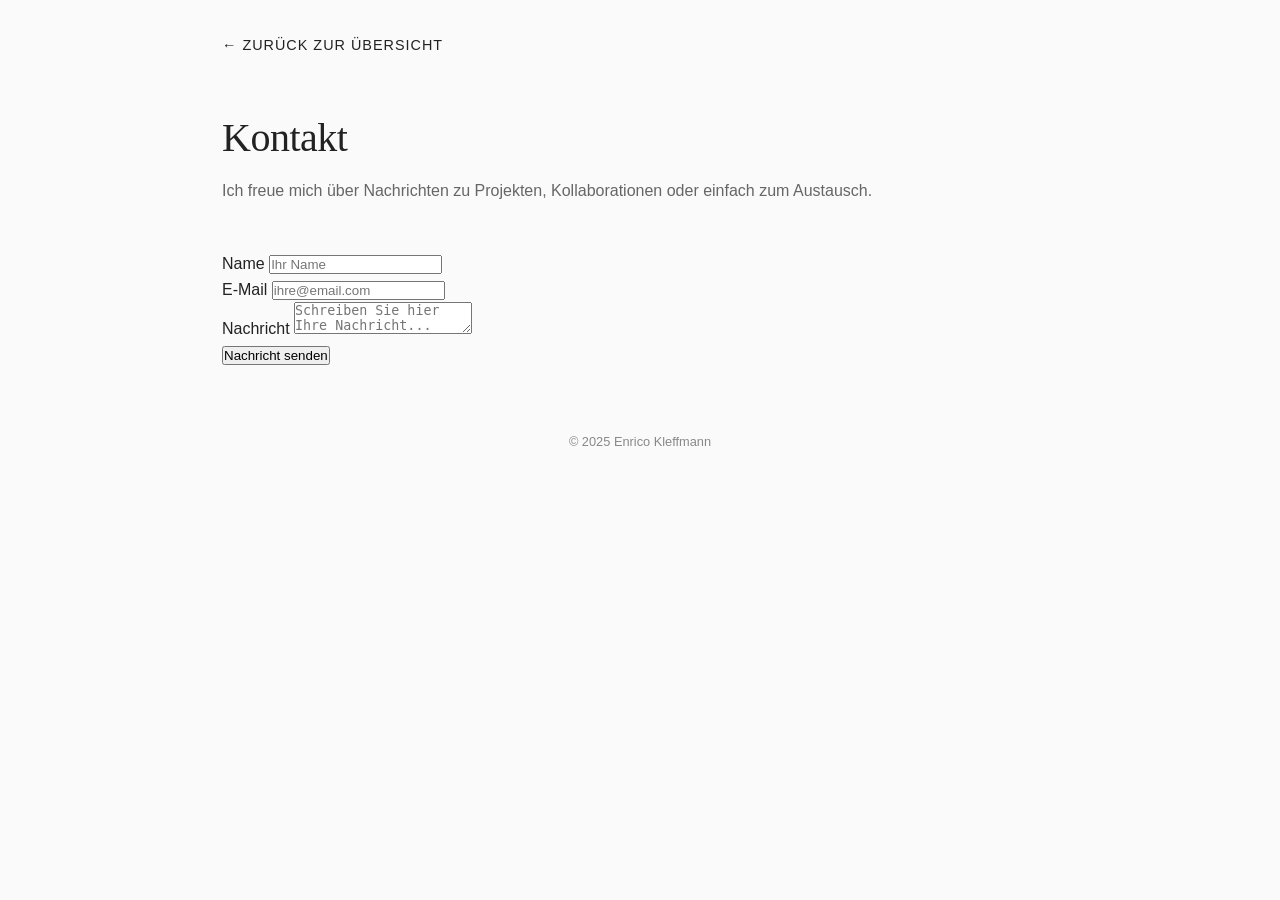
==== contact.html @ ffb3acd9 "Rename contact to contact.html" ====
<!DOCTYPE html>
<html lang="de">
<head>
    <meta charset="UTF-8">
    <meta name="viewport" content="width=device-width, initial-scale=1.0">
    <title>Kontakt - Enrico Kleffmann</title>
    <link rel="stylesheet" href="style.css">
    
    <meta name="description" content="Kontaktieren Sie Enrico Kleffmann.">
</head>
<body>

    <nav>
        <a href="index.html">← Zurück zur Übersicht</a>
    </nav>

    <header>
        <h1>Kontakt</h1>
        <p style="color: #666; margin-bottom: 3rem;">
            Ich freue mich über Nachrichten zu Projekten, Kollaborationen oder einfach zum Austausch.
        </p>
    </header>

    <main class="contact-container">
        <form action="https://formsubmit.co/business.enrico.kleffmann@gmail.com" method="POST">
            
            <input type="text" name="_honey" style="display:none">
            
            <input type="hidden" name="_captcha" value="false">
            
            <input type="hidden" name="_next" value="https://Equero3008.github.io/contact.html">

            <div class="form-group">
                <label for="name">Name</label>
                <input type="text" id="name" name="name" required placeholder="Ihr Name">
            </div>

            <div class="form-group">
                <label for="email">E-Mail</label>
                <input type="email" id="email" name="email" required placeholder="ihre@email.com">
            </div>

            <div class="form-group">
                <label for="message">Nachricht</label>
                <textarea id="message" name="message" required placeholder="Schreiben Sie hier Ihre Nachricht..."></textarea>
            </div>

            <button type="submit">Nachricht senden</button>
        </form>
    </main>

    <footer style="margin-top: 4rem; font-size: 0.8rem; color: #888; text-align: center;">
        <p>&copy; 2025 Enrico Kleffmann</p>
    </footer>

</body>
</html>
---- style.css ----
/* style.css */
:root {
    --bg-color: #fafafa;      /* Sehr helles Grau */
    --text-color: #222222;    /* Fast Schwarz */
    --accent-color: #666666;  /* Dunkelgrau für Metadaten */
    --border-color: #dddddd;  /* Leichte Linien */
    --font-main: 'Helvetica Neue', Helvetica, Arial, sans-serif;
    --font-serif: 'Georgia', serif; /* Für Überschriften */
}

* {
    box-sizing: border-box;
    margin: 0;
    padding: 0;
}

body {
    background-color: var(--bg-color);
    color: var(--text-color);
    font-family: var(--font-main);
    line-height: 1.6;
    padding: 2rem;
    max-width: 900px;
    margin: 0 auto;
}

/* Typografie */
h1, h2, h3 {
    font-family: var(--font-serif);
    font-weight: normal;
    color: var(--text-color);
}

h1 {
    font-size: 2.5rem;
    margin-bottom: 0.5rem;
    letter-spacing: -0.5px;
}

h2 {
    font-size: 1.5rem;
    margin-top: 3rem;
    margin-bottom: 1.5rem;
    border-bottom: 1px solid var(--text-color);
    padding-bottom: 0.5rem;
}

a {
    color: var(--text-color);
    text-decoration: none;
    border-bottom: 1px solid var(--text-color);
    transition: all 0.2s ease;
}

a:hover {
    color: var(--bg-color);
    background-color: var(--text-color);
}

/* Navigation (Zurück-Button auf Unterseiten) */
nav {
    margin-bottom: 3rem;
}
nav a {
    font-size: 0.9rem;
    text-transform: uppercase;
    letter-spacing: 1px;
    border-bottom: none;
}

/* Intro Page Styles */
.intro-container {
    height: 80vh;
    display: flex;
    flex-direction: column;
    justify-content: center;
    align-items: center;
    text-align: center;
}

.intro-text {
    font-size: 1.2rem;
    color: var(--accent-color);
    max-width: 600px;
    margin-bottom: 3rem;
}

.button-group {
    display: flex;
    gap: 2rem;
}

.btn {
    padding: 1rem 2rem;
    border: 1px solid var(--text-color);
    font-family: var(--font-main);
    text-transform: uppercase;
    letter-spacing: 1px;
    font-size: 0.9rem;
}

/* CV Layout */
.cv-header {
    margin-bottom: 4rem;
}
.cv-sub {
    color: var(--accent-color);
}

.cv-entry {
    display: grid;
    grid-template-columns: 180px 1fr; /* Datum links, Inhalt rechts */
    margin-bottom: 2rem;
    gap: 2rem;
}

.cv-date {
    font-family: 'Courier New', monospace;
    font-size: 0.9rem;
    color: var(--accent-color);
    text-align: right;
}

.cv-content h3 {
    font-size: 1.1rem;
    font-weight: bold;
    font-family: var(--font-main);
    margin-bottom: 0.2rem;
}

.cv-company {
    font-style: italic;
    color: var(--accent-color);
    margin-bottom: 0.5rem;
    display: block;
}

/* Skills Section */
.skills-grid {
    display: grid;
    grid-template-columns: repeat(auto-fit, minmax(250px, 1fr));
    gap: 2rem;
}
.skill-category strong {
    display: block;
    margin-bottom: 0.5rem;
    border-bottom: 1px solid var(--border-color);
}

/* Projects Grid */
.project-grid {
    display: grid;
    grid-template-columns: 1fr;
    gap: 3rem;
}
.project-card {
    border: 1px solid var(--border-color);
    padding: 2rem;
    transition: transform 0.2s ease;
}
.project-card:hover {
    transform: translateY(-5px);
    border-color: var(--text-color);
}

/* Mobile Optimierung */
@media (max-width: 600px) {
    .cv-entry {
        grid-template-columns: 1fr;
        gap: 0.5rem;
    }
    .cv-date {
        text-align: left;
    }
    .button-group {
        flex-direction: column;
    }
}
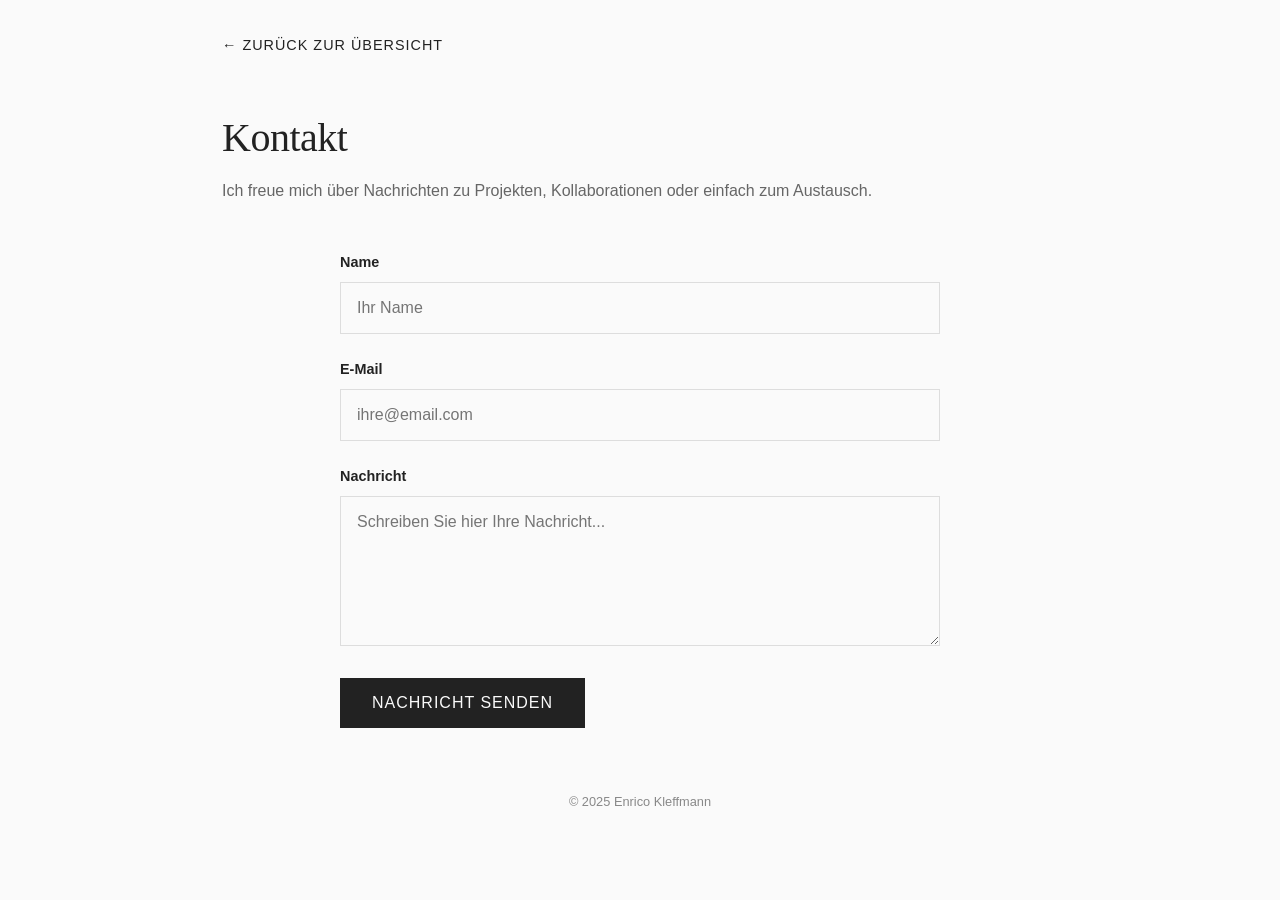
==== commit c0c4ce31: "Update contact.html" ====
--- a/contact.html
+++ b/contact.html
@@ -1,6 +1,9 @@
 <!DOCTYPE html>
 <html lang="de">
 <head>
+    <meta name="description" content="Portfolio und Lebenslauf von Enrico Kleffmann. Physik-Student an der TUM, Entwickler und Maker aus Bochum/München.">
+    <meta name="author" content="Enrico Kleffmann">
+    <meta name="keywords" content="Enrico Kleffmann, Physik, TUM, Student, Lebenslauf, Portfolio, Embedded Systems, Bochum, München">
     <meta charset="UTF-8">
     <meta name="viewport" content="width=device-width, initial-scale=1.0">
     <title>Kontakt - Enrico Kleffmann</title>
--- a/style.css
+++ b/style.css
@@ -163,6 +163,59 @@
     border-color: var(--text-color);
 }
 
+/* Kontaktformular Styles */
+.contact-container {
+    max-width: 600px;
+    margin: 0 auto;
+}
+
+.form-group {
+    margin-bottom: 1.5rem;
+}
+
+label {
+    display: block;
+    margin-bottom: 0.5rem;
+    font-weight: bold;
+    font-size: 0.9rem;
+}
+
+input, textarea {
+    width: 100%;
+    padding: 1rem;
+    border: 1px solid var(--border-color);
+    background-color: var(--bg-color);
+    color: var(--text-color);
+    font-family: var(--font-main);
+    font-size: 1rem;
+    transition: border-color 0.2s;
+}
+
+input:focus, textarea:focus {
+    outline: none;
+    border-color: var(--text-color);
+}
+
+textarea {
+    resize: vertical;
+    min-height: 150px;
+}
+
+button[type="submit"] {
+    background-color: var(--text-color);
+    color: var(--bg-color);
+    border: none;
+    padding: 1rem 2rem;
+    font-size: 1rem;
+    cursor: pointer;
+    text-transform: uppercase;
+    letter-spacing: 1px;
+    transition: opacity 0.2s;
+}
+
+button[type="submit"]:hover {
+    opacity: 0.8;
+}
 /* Mobile Optimierung */
 @media (max-width: 600px) {
     .cv-entry {
@@ -175,4 +228,5 @@
     .button-group {
         flex-direction: column;
     }
-}+
+}
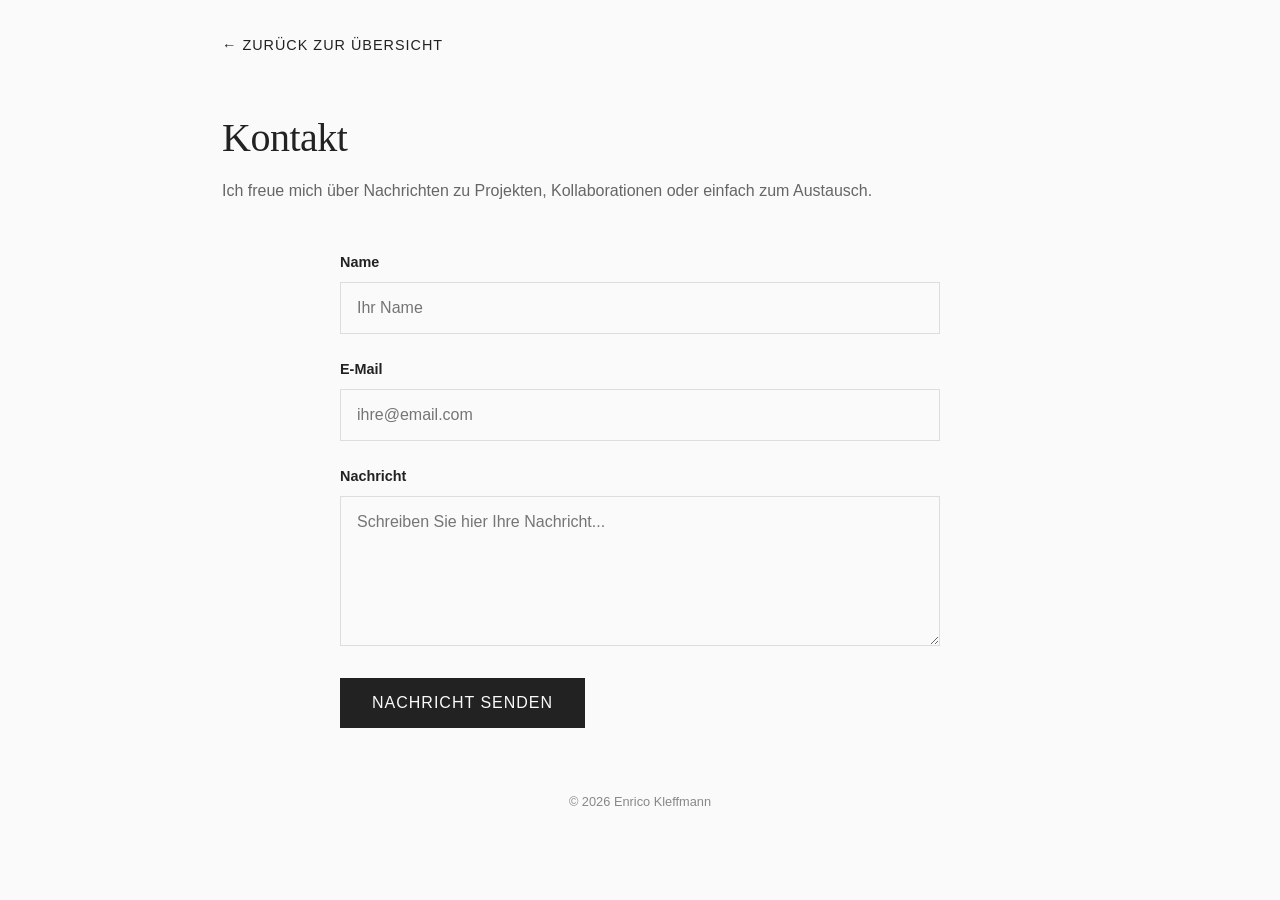
==== commit ed275379: "update" ====
--- a/contact.html
+++ b/contact.html
@@ -7,6 +7,7 @@
     <meta charset="UTF-8">
     <meta name="viewport" content="width=device-width, initial-scale=1.0">
     <title>Kontakt - Enrico Kleffmann</title>
+    <link rel="icon" type="image/png" href="img/favicon.png">
     <link rel="stylesheet" href="style.css">
     
     <meta name="description" content="Kontaktieren Sie Enrico Kleffmann.">
@@ -53,7 +54,7 @@
     </main>
 
     <footer style="margin-top: 4rem; font-size: 0.8rem; color: #888; text-align: center;">
-        <p>&copy; 2025 Enrico Kleffmann</p>
+        <p>&copy; 2026 Enrico Kleffmann</p>
     </footer>
 
 </body>
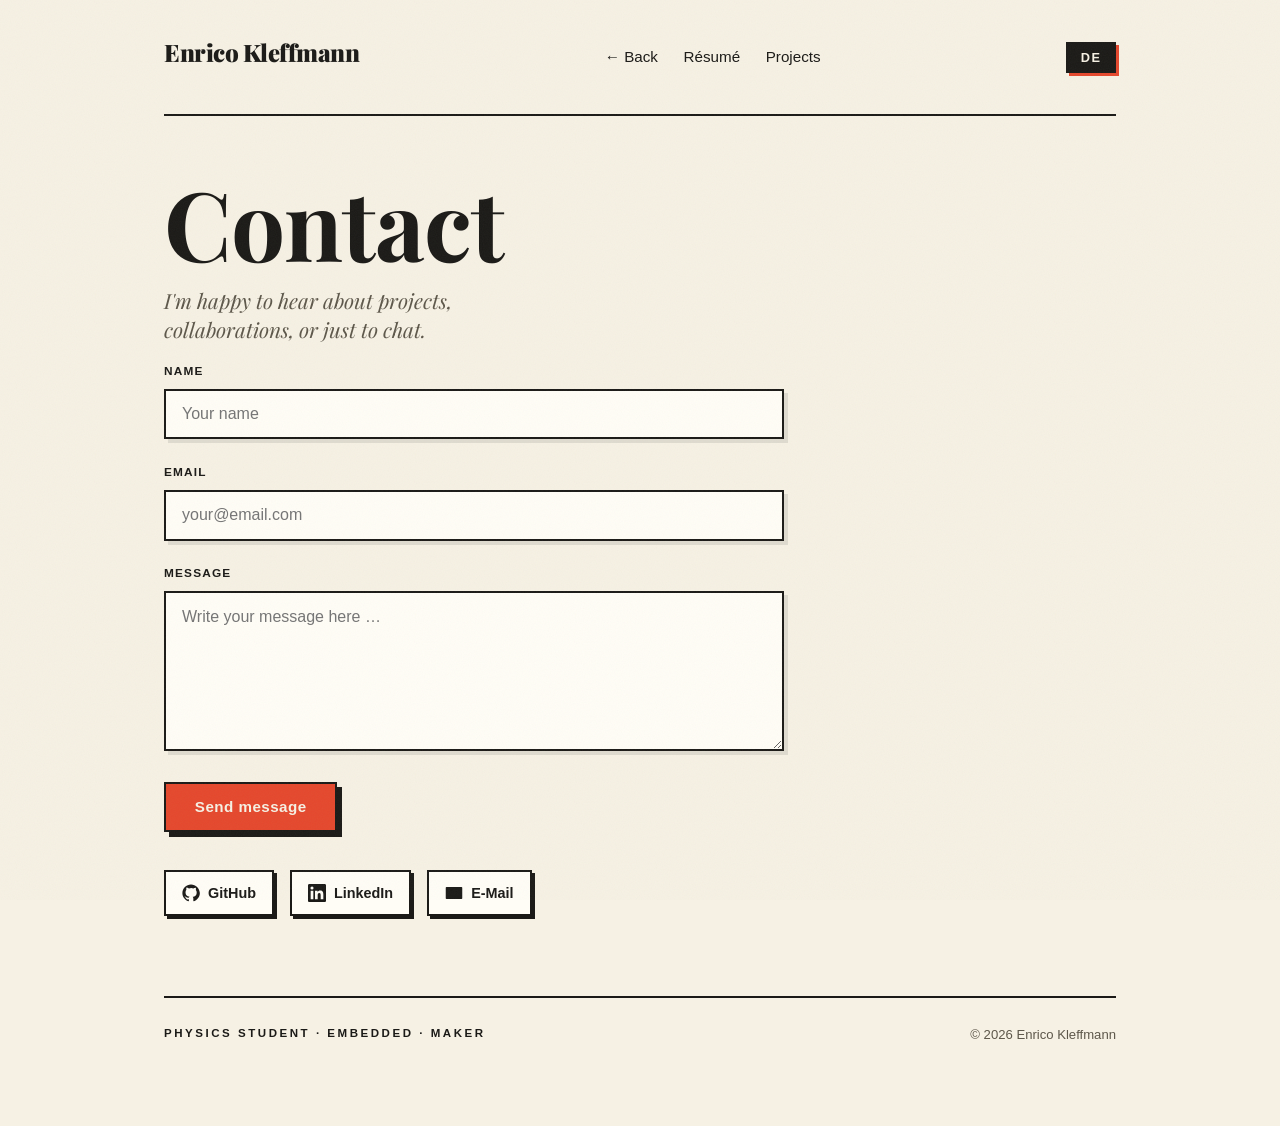
==== commit d4425cde: "update" ====
--- a/contact.html
+++ b/contact.html
@@ -1,60 +1,83 @@
 <!DOCTYPE html>
 <html lang="de">
 <head>
-    <meta name="description" content="Portfolio und Lebenslauf von Enrico Kleffmann. Physik-Student an der TUM, Entwickler und Maker aus Bochum/München.">
-    <meta name="author" content="Enrico Kleffmann">
-    <meta name="keywords" content="Enrico Kleffmann, Physik, TUM, Student, Lebenslauf, Portfolio, Embedded Systems, Bochum, München">
     <meta charset="UTF-8">
     <meta name="viewport" content="width=device-width, initial-scale=1.0">
-    <title>Kontakt - Enrico Kleffmann</title>
+    <title>Kontakt — Enrico Kleffmann</title>
+    <meta name="description" content="Contact Enrico Kleffmann. Kontaktieren Sie Enrico Kleffmann.">
+    <meta name="author" content="Enrico Kleffmann">
     <link rel="icon" type="image/png" href="img/favicon.png">
+    <link rel="preconnect" href="https://fonts.googleapis.com">
+    <link rel="preconnect" href="https://fonts.gstatic.com" crossorigin>
+    <link href="https://fonts.googleapis.com/css2?family=Playfair+Display:ital,wght@0,500;0,700;0,900;1,500;1,700;1,900&display=swap" rel="stylesheet">
     <link rel="stylesheet" href="style.css">
-    
-    <meta name="description" content="Kontaktieren Sie Enrico Kleffmann.">
+    <script src="i18n.js" defer></script>
+    <span data-i18n-title="contact.title" hidden></span>
 </head>
 <body>
+    <div class="scroll-progress"></div>
 
-    <nav>
-        <a href="index.html">← Zurück zur Übersicht</a>
-    </nav>
-
-    <header>
-        <h1>Kontakt</h1>
-        <p style="color: #666; margin-bottom: 3rem;">
-            Ich freue mich über Nachrichten zu Projekten, Kollaborationen oder einfach zum Austausch.
-        </p>
+    <header class="topbar">
+        <a href="index.html" class="brand">Enrico&nbsp;Kleffmann</a>
+        <nav>
+            <a href="index.html" data-i18n="contact.back">← Zurück</a>
+            <a href="cv.html" data-i18n="nav.cv">Lebenslauf</a>
+            <a href="projects.html" data-i18n="nav.projects">Projekte</a>
+        </nav>
+        <div class="controls">
+            <button id="langToggle" class="lang-toggle" aria-label="Switch language">EN</button>
+        </div>
     </header>
 
-    <main class="contact-container">
+    <header class="reveal">
+        <h1 data-i18n="contact.h">Kontakt</h1>
+        <p class="lead" data-i18n="contact.lead">Ich freue mich über Nachrichten zu Projekten, Kollaborationen oder einfach zum Austausch.</p>
+    </header>
+
+    <main class="contact-container reveal s1">
         <form action="https://formsubmit.co/business.enrico.kleffmann@gmail.com" method="POST">
-            
+
             <input type="text" name="_honey" style="display:none">
-            
             <input type="hidden" name="_captcha" value="false">
-            
-            <input type="hidden" name="_next" value="https://Equero3008.github.io/contact.html">
+            <input type="hidden" name="_next" value="https://enrico-kleffmann.com/contact.html">
 
             <div class="form-group">
-                <label for="name">Name</label>
-                <input type="text" id="name" name="name" required placeholder="Ihr Name">
+                <label for="name" data-i18n="contact.name">Name</label>
+                <input type="text" id="name" name="name" required data-i18n-ph="contact.name.ph" placeholder="Dein Name">
             </div>
 
             <div class="form-group">
-                <label for="email">E-Mail</label>
-                <input type="email" id="email" name="email" required placeholder="ihre@email.com">
+                <label for="email" data-i18n="contact.email">E-Mail</label>
+                <input type="email" id="email" name="email" required data-i18n-ph="contact.email.ph" placeholder="deine@email.com">
             </div>
 
             <div class="form-group">
-                <label for="message">Nachricht</label>
-                <textarea id="message" name="message" required placeholder="Schreiben Sie hier Ihre Nachricht..."></textarea>
+                <label for="message" data-i18n="contact.msg">Nachricht</label>
+                <textarea id="message" name="message" required data-i18n-ph="contact.msg.ph" placeholder="Schreib hier deine Nachricht …"></textarea>
             </div>
 
-            <button type="submit">Nachricht senden</button>
+            <button type="submit" data-i18n="contact.send">Nachricht senden</button>
         </form>
+
+        <div class="socials">
+            <a class="social-link" href="https://github.com/Equero3008" target="_blank" rel="noopener">
+                <svg viewBox="0 0 24 24" aria-hidden="true"><path d="M12 .5C5.7.5.5 5.7.5 12c0 5.1 3.3 9.4 7.9 10.9.6.1.8-.2.8-.5v-2c-3.2.7-3.9-1.4-3.9-1.4-.5-1.3-1.3-1.7-1.3-1.7-1.1-.7.1-.7.1-.7 1.2.1 1.8 1.2 1.8 1.2 1 .9 2.8.6 3.4.3.1-.7.4-1.2.7-1.5-2.6-.3-5.3-1.3-5.3-5.7 0-1.3.5-2.3 1.2-3.1-.1-.3-.5-1.5.1-3.1 0 0 1-.3 3.3 1.2a11.5 11.5 0 0 1 6 0C17.3 4.7 18.3 5 18.3 5c.6 1.6.2 2.8.1 3.1.8.8 1.2 1.8 1.2 3.1 0 4.4-2.7 5.4-5.3 5.7.4.4.8 1.1.8 2.2v3.3c0 .3.2.6.8.5 4.6-1.5 7.9-5.8 7.9-10.9C23.5 5.7 18.3.5 12 .5z"/></svg>
+                GitHub
+            </a>
+            <a class="social-link" href="https://www.linkedin.com/in/enrico-kleffmann" target="_blank" rel="noopener">
+                <svg viewBox="0 0 24 24" aria-hidden="true"><path d="M20.45 20.45h-3.55v-5.57c0-1.33-.02-3.04-1.85-3.04-1.85 0-2.13 1.45-2.13 2.94v5.67H9.36V9h3.41v1.56h.05c.48-.9 1.64-1.85 3.37-1.85 3.6 0 4.27 2.37 4.27 5.45v6.29zM5.34 7.43a2.06 2.06 0 1 1 0-4.12 2.06 2.06 0 0 1 0 4.12zM7.12 20.45H3.56V9h3.56v11.45zM22.22 0H1.77C.79 0 0 .77 0 1.72v20.56C0 23.23.79 24 1.77 24h20.45c.98 0 1.78-.77 1.78-1.72V1.72C24 .77 23.2 0 22.22 0z"/></svg>
+                LinkedIn
+            </a>
+            <a class="social-link" href="mailto:business.enrico.kleffmann@gmail.com">
+                <svg viewBox="0 0 24 24" aria-hidden="true"><path d="M2 4h20a1 1 0 0 1 1 1v14a1 1 0 0 1-1 1H2a1 1 0 0 1-1-1V5a1 1 0 0 1 1-1zm10 7L3.3 5.5 12 11l8.7-5.5L12 11z"/></svg>
+                E-Mail
+            </a>
+        </div>
     </main>
 
-    <footer style="margin-top: 4rem; font-size: 0.8rem; color: #888; text-align: center;">
-        <p>&copy; 2026 Enrico Kleffmann</p>
+    <footer>
+        <span class="label" data-i18n="footer.tagline">Physik-Student · Embedded · Maker</span>
+        <span>© 2026 Enrico Kleffmann</span>
     </footer>
 
 </body>
--- a/style.css
+++ b/style.css
@@ -1,232 +1,410 @@
-/* style.css */
-:root {
-    --bg-color: #fafafa;      /* Sehr helles Grau */
-    --text-color: #222222;    /* Fast Schwarz */
-    --accent-color: #666666;  /* Dunkelgrau für Metadaten */
-    --border-color: #dddddd;  /* Leichte Linien */
-    --font-main: 'Helvetica Neue', Helvetica, Arial, sans-serif;
-    --font-serif: 'Georgia', serif; /* Für Überschriften */
-}
-
-* {
-    box-sizing: border-box;
-    margin: 0;
-    padding: 0;
-}
-
-body {
-    background-color: var(--bg-color);
-    color: var(--text-color);
-    font-family: var(--font-main);
-    line-height: 1.6;
-    padding: 2rem;
-    max-width: 900px;
-    margin: 0 auto;
-}
-
-/* Typografie */
-h1, h2, h3 {
-    font-family: var(--font-serif);
-    font-weight: normal;
-    color: var(--text-color);
-}
-
-h1 {
-    font-size: 2.5rem;
-    margin-bottom: 0.5rem;
-    letter-spacing: -0.5px;
-}
-
-h2 {
-    font-size: 1.5rem;
-    margin-top: 3rem;
-    margin-bottom: 1.5rem;
-    border-bottom: 1px solid var(--text-color);
-    padding-bottom: 0.5rem;
-}
-
-a {
-    color: var(--text-color);
-    text-decoration: none;
-    border-bottom: 1px solid var(--text-color);
-    transition: all 0.2s ease;
-}
-
-a:hover {
-    color: var(--bg-color);
-    background-color: var(--text-color);
-}
-
-/* Navigation (Zurück-Button auf Unterseiten) */
-nav {
-    margin-bottom: 3rem;
-}
-nav a {
-    font-size: 0.9rem;
-    text-transform: uppercase;
-    letter-spacing: 1px;
-    border-bottom: none;
-}
-
-/* Intro Page Styles */
-.intro-container {
-    height: 80vh;
-    display: flex;
-    flex-direction: column;
-    justify-content: center;
-    align-items: center;
-    text-align: center;
-}
-
-.intro-text {
-    font-size: 1.2rem;
-    color: var(--accent-color);
-    max-width: 600px;
-    margin-bottom: 3rem;
-}
-
-.button-group {
-    display: flex;
-    gap: 2rem;
-}
-
-.btn {
-    padding: 1rem 2rem;
-    border: 1px solid var(--text-color);
-    font-family: var(--font-main);
-    text-transform: uppercase;
-    letter-spacing: 1px;
-    font-size: 0.9rem;
-}
-
-/* CV Layout */
-.cv-header {
-    margin-bottom: 4rem;
-}
-.cv-sub {
-    color: var(--accent-color);
-}
-
-.cv-entry {
-    display: grid;
-    grid-template-columns: 180px 1fr; /* Datum links, Inhalt rechts */
-    margin-bottom: 2rem;
-    gap: 2rem;
-}
-
-.cv-date {
-    font-family: 'Courier New', monospace;
-    font-size: 0.9rem;
-    color: var(--accent-color);
-    text-align: right;
-}
-
-.cv-content h3 {
-    font-size: 1.1rem;
-    font-weight: bold;
-    font-family: var(--font-main);
-    margin-bottom: 0.2rem;
-}
-
-.cv-company {
-    font-style: italic;
-    color: var(--accent-color);
-    margin-bottom: 0.5rem;
-    display: block;
-}
-
-/* Skills Section */
-.skills-grid {
-    display: grid;
-    grid-template-columns: repeat(auto-fit, minmax(250px, 1fr));
-    gap: 2rem;
-}
-.skill-category strong {
-    display: block;
-    margin-bottom: 0.5rem;
-    border-bottom: 1px solid var(--border-color);
-}
-
-/* Projects Grid */
-.project-grid {
-    display: grid;
-    grid-template-columns: 1fr;
-    gap: 3rem;
-}
-.project-card {
-    border: 1px solid var(--border-color);
-    padding: 2rem;
-    transition: transform 0.2s ease;
-}
-.project-card:hover {
-    transform: translateY(-5px);
-    border-color: var(--text-color);
-}
-
-/* Kontaktformular Styles */
-.contact-container {
-    max-width: 600px;
-    margin: 0 auto;
-}
-
-.form-group {
-    margin-bottom: 1.5rem;
-}
-
-label {
-    display: block;
-    margin-bottom: 0.5rem;
-    font-weight: bold;
-    font-size: 0.9rem;
-}
-
-input, textarea {
-    width: 100%;
-    padding: 1rem;
-    border: 1px solid var(--border-color);
-    background-color: var(--bg-color);
-    color: var(--text-color);
-    font-family: var(--font-main);
-    font-size: 1rem;
-    transition: border-color 0.2s;
-}
-
-input:focus, textarea:focus {
-    outline: none;
-    border-color: var(--text-color);
-}
-
-textarea {
-    resize: vertical;
-    min-height: 150px;
-}
-
-button[type="submit"] {
-    background-color: var(--text-color);
-    color: var(--bg-color);
-    border: none;
-    padding: 1rem 2rem;
-    font-size: 1rem;
-    cursor: pointer;
-    text-transform: uppercase;
-    letter-spacing: 1px;
-    transition: opacity 0.2s;
-}
-
-button[type="submit"]:hover {
-    opacity: 0.8;
-}
-/* Mobile Optimierung */
-@media (max-width: 600px) {
-    .cv-entry {
-        grid-template-columns: 1fr;
-        gap: 0.5rem;
-    }
-    .cv-date {
-        text-align: left;
-    }
-    .button-group {
-        flex-direction: column;
-    }
-
-}
+/* ============================================================
+   Enrico Kleffmann — Portfolio
+   Editorial / risograph print look. Static, bilingual (DE/EN).
+   Warm paper, classic serif headlines, flat punchy colours,
+   hard offset shadows, marker highlights, scroll-draw motion.
+   ============================================================ */
+
+:root {
+    --ink:    #1b1a17;
+    --paper:  #f6f1e4;   /* warm cream paper */
+    --card:   #fffdf6;
+    --muted:  #5d574a;
+    --line:   #e2d9c4;
+
+    /* Flat riso palette */
+    --red:    #e5482d;
+    --blue:   #2b50e0;
+    --yellow: #f4b21a;
+    --green:  #1f9d57;
+
+    --accent: var(--red);
+
+    --font-display: 'Playfair Display', Georgia, 'Times New Roman', serif;
+    --font-body: 'Helvetica Neue', Helvetica, Arial, sans-serif;
+
+    --maxw: 1000px;
+}
+
+* { box-sizing: border-box; margin: 0; padding: 0; }
+html { scroll-behavior: smooth; }
+
+body {
+    background-color: var(--paper);
+    color: var(--ink);
+    font-family: var(--font-body);
+    line-height: 1.7;
+    padding: 0 1.5rem 5rem;
+    max-width: var(--maxw);
+    margin: 0 auto;
+    -webkit-font-smoothing: antialiased;
+}
+
+/* Paper grain overlay */
+body::after {
+    content: "";
+    position: fixed;
+    inset: 0;
+    z-index: 9999;
+    pointer-events: none;
+    opacity: .045;
+    background-image: url("data:image/svg+xml,%3Csvg xmlns='http://www.w3.org/2000/svg' width='160' height='160'%3E%3Cfilter id='n'%3E%3CfeTurbulence type='fractalNoise' baseFrequency='0.85' numOctaves='3'/%3E%3C/filter%3E%3Crect width='100%25' height='100%25' filter='url(%23n)'/%3E%3C/svg%3E");
+}
+
+/* Scroll progress bar */
+.scroll-progress {
+    position: fixed;
+    top: 0; left: 0;
+    height: 4px; width: 0%;
+    background: var(--red);
+    z-index: 10000;
+}
+
+/* ---------- Typography ---------- */
+h1, h2, h3 { font-family: var(--font-display); font-weight: 700; line-height: 1.06; }
+
+h1 {
+    font-size: clamp(3rem, 9vw, 6rem);
+    letter-spacing: -1px;
+    margin-bottom: .4rem;
+}
+.serif-italic { font-style: italic; font-weight: 500; }
+
+/* Marker highlight behind a word */
+.mark { position: relative; white-space: nowrap; }
+.mark::before {
+    content: "";
+    position: absolute;
+    left: -.08em; right: -.08em; bottom: .06em;
+    height: .42em;
+    background: var(--yellow);
+    transform: rotate(-1.6deg);
+    z-index: -1;
+}
+.mark.blue::before { background: var(--blue); opacity: .35; }
+.mark.green::before { background: var(--green); opacity: .35; }
+
+/* Editorial labels (replaces the mono look) */
+.label {
+    font-family: var(--font-body);
+    text-transform: uppercase;
+    letter-spacing: .22em;
+    font-size: .72rem;
+    font-weight: 700;
+}
+
+/* Links: hand-drawn underline that draws in */
+a {
+    color: var(--ink);
+    text-decoration: none;
+    background-image: linear-gradient(var(--accent), var(--accent));
+    background-repeat: no-repeat;
+    background-size: 0% 2px;
+    background-position: 0 100%;
+    transition: background-size .3s ease;
+    padding-bottom: 1px;
+}
+a:hover { background-size: 100% 2px; }
+
+/* ---------- Top bar ---------- */
+.topbar {
+    display: flex;
+    justify-content: space-between;
+    align-items: baseline;
+    gap: 1rem;
+    padding: 2rem 0 2.5rem;
+    border-bottom: 2px solid var(--ink);
+    margin-bottom: 3.5rem;
+    flex-wrap: wrap;
+}
+.brand {
+    font-family: var(--font-display);
+    font-size: 1.5rem;
+    font-weight: 900;
+    letter-spacing: -.5px;
+    background-image: none;
+}
+.topbar nav { display: flex; gap: 1.6rem; align-items: baseline; }
+.topbar nav a { font-family: var(--font-body); font-size: .95rem; }
+
+.controls { display: flex; gap: .6rem; align-items: center; }
+.lang-toggle {
+    font-family: var(--font-body);
+    font-weight: 700;
+    font-size: .8rem;
+    letter-spacing: .12em;
+    background: var(--ink);
+    color: var(--paper);
+    border: none;
+    padding: .5rem .9rem;
+    cursor: pointer;
+    background-image: none;
+    box-shadow: 3px 3px 0 var(--red);
+    transition: transform .12s ease, box-shadow .12s ease;
+}
+.lang-toggle:hover { transform: translate(-2px,-2px); box-shadow: 5px 5px 0 var(--blue); }
+
+/* ---------- Hero ---------- */
+.hero { padding: 3rem 0 4rem; }
+.hero .eyebrow {
+    display: inline-flex; align-items: center; gap: .6rem;
+    color: var(--ink); margin-bottom: 1.6rem;
+}
+.hero .eyebrow::before {
+    content: ""; width: 28px; height: 3px; background: var(--red);
+}
+.hero h1 { max-width: 12ch; }
+.hero .intro-text {
+    font-family: var(--font-display);
+    font-style: italic;
+    font-size: clamp(1.25rem, 3vw, 1.9rem);
+    color: var(--muted);
+    max-width: 26ch;
+    margin: 1.8rem 0 2.8rem;
+    line-height: 1.4;
+}
+
+.button-group { display: flex; gap: 1.3rem; flex-wrap: wrap; }
+
+/* Buttons: rectangular, hard offset shadow (print registration) */
+.btn {
+    font-family: var(--font-body);
+    font-weight: 700;
+    font-size: .95rem;
+    letter-spacing: .03em;
+    padding: .85rem 1.6rem;
+    border: 2px solid var(--ink);
+    background: var(--card);
+    background-image: none;
+    box-shadow: 5px 5px 0 var(--ink);
+    transition: transform .12s ease, box-shadow .12s ease;
+}
+.btn:hover { transform: translate(-3px,-3px); box-shadow: 8px 8px 0 var(--accent); }
+.btn.primary { background: var(--red); color: var(--paper); border-color: var(--ink); }
+.btn.primary:hover { box-shadow: 8px 8px 0 var(--ink); }
+
+/* ---------- Section heads with numbers ---------- */
+.section-head { display: flex; align-items: baseline; gap: 1rem; margin: 4.5rem 0 2rem; }
+.sec-num {
+    font-family: var(--font-display);
+    font-weight: 900;
+    font-style: italic;
+    font-size: 1.4rem;
+    color: var(--accent);
+}
+.section-head h2 {
+    font-size: clamp(1.7rem, 3.5vw, 2.4rem);
+    position: relative;
+}
+.section-head h2::after {
+    content: "";
+    display: block;
+    height: 3px;
+    width: 0;
+    margin-top: .3rem;
+    background: var(--accent);
+    transition: width .8s ease .15s;
+}
+.section-head.in h2::after { width: 100%; }
+
+/* Section accent colours */
+.accent-red    { --accent: var(--red); }
+.accent-blue   { --accent: var(--blue); }
+.accent-yellow { --accent: var(--yellow); }
+.accent-green  { --accent: var(--green); }
+
+/* ---------- Reveal on scroll ---------- */
+.reveal { opacity: 0; transform: translateY(28px); transition: opacity .6s ease, transform .6s ease; }
+.reveal.in { opacity: 1; transform: none; }
+.reveal-left { opacity: 0; transform: translateX(-32px); transition: opacity .6s ease, transform .6s ease; }
+.reveal-left.in { opacity: 1; transform: none; }
+/* stagger inside grids/sections */
+.in.s1 { transition-delay: .05s; }
+.in.s2 { transition-delay: .12s; }
+.in.s3 { transition-delay: .19s; }
+.in.s4 { transition-delay: .26s; }
+.in.s5 { transition-delay: .33s; }
+
+/* ---------- CV ---------- */
+.cv-header { margin-bottom: 1rem; }
+.cv-sub { font-family: var(--font-display); font-style: italic; font-size: 1.15rem; color: var(--muted); }
+
+.cv-entry {
+    display: grid;
+    grid-template-columns: 150px 1fr;
+    gap: 1.6rem;
+    padding: 1.3rem 1.5rem;
+    margin-bottom: 1.1rem;
+    background: var(--card);
+    border: 2px solid var(--ink);
+    border-left: 7px solid var(--accent);
+    box-shadow: 4px 4px 0 rgba(27,26,23,.12);
+    transition: transform .14s ease, box-shadow .14s ease;
+}
+.cv-entry:hover { transform: translate(-3px,-3px); box-shadow: 8px 8px 0 var(--accent); }
+.cv-date {
+    font-family: var(--font-body);
+    font-weight: 700;
+    text-transform: uppercase;
+    letter-spacing: .1em;
+    font-size: .72rem;
+    color: var(--accent);
+    padding-top: .35rem;
+}
+.cv-content h3 { font-family: var(--font-display); font-size: 1.3rem; margin-bottom: .1rem; }
+.cv-company { font-style: italic; color: var(--muted); display: block; margin-bottom: .5rem; font-size: .98rem; }
+.cv-content p { color: var(--muted); }
+
+/* Skills */
+.skills-grid { display: grid; grid-template-columns: repeat(auto-fit, minmax(230px, 1fr)); gap: 1.2rem; }
+.skill-category {
+    background: var(--card);
+    border: 2px solid var(--ink);
+    padding: 1.4rem;
+    box-shadow: 4px 4px 0 rgba(27,26,23,.12);
+    transition: transform .14s ease, box-shadow .14s ease;
+}
+.skill-category:hover { transform: translate(-3px,-3px); box-shadow: 8px 8px 0 var(--accent); }
+.skill-category strong {
+    display: block; margin-bottom: .6rem;
+    font-family: var(--font-display); font-size: 1.15rem; font-weight: 700;
+}
+.skill-category p { color: var(--muted); font-size: .95rem; }
+
+/* ---------- Projects ---------- */
+.lead { font-family: var(--font-display); font-style: italic; color: var(--muted); font-size: 1.3rem; max-width: 34ch; margin: .8rem 0 1rem; line-height: 1.4; }
+
+/* Featured / flagship project */
+.featured-card {
+    --accent: var(--blue);
+    position: relative;
+    background: var(--card);
+    border: 2px solid var(--ink);
+    box-shadow: 8px 8px 0 var(--blue);
+    padding: 2.4rem 2.2rem;
+    margin: 2rem 0 2.6rem;
+    transition: transform .14s ease, box-shadow .14s ease;
+}
+.featured-card:hover { transform: translate(-4px,-4px); box-shadow: 13px 13px 0 var(--blue); }
+.featured-badge {
+    display: inline-block;
+    background: var(--red);
+    color: var(--paper);
+    padding: .4rem .85rem;
+    margin-bottom: 1.1rem;
+    box-shadow: 3px 3px 0 var(--ink);
+}
+.featured-card h2 { font-size: clamp(2rem, 5.5vw, 3.1rem); line-height: 1.05; margin-bottom: .2rem; }
+.featured-card p { color: var(--muted); max-width: 62ch; }
+.featured-link { font-weight: 700; font-size: 1.02rem; }
+
+.project-grid { display: grid; grid-template-columns: repeat(auto-fit, minmax(290px, 1fr)); gap: 1.6rem; }
+.project-card {
+    background: var(--card);
+    border: 2px solid var(--ink);
+    padding: 1.8rem;
+    box-shadow: 5px 5px 0 rgba(27,26,23,.14);
+    transition: transform .14s ease, box-shadow .14s ease;
+}
+.project-card:nth-child(4n+1) { --accent: var(--red); }
+.project-card:nth-child(4n+2) { --accent: var(--blue); }
+.project-card:nth-child(4n+3) { --accent: var(--green); }
+.project-card:nth-child(4n+4) { --accent: var(--yellow); }
+.project-card:hover { transform: translate(-4px,-4px); box-shadow: 10px 10px 0 var(--accent); }
+.project-card h3 { font-size: 1.5rem; margin-bottom: .1rem; }
+.project-meta {
+    font-family: var(--font-body); font-weight: 700; text-transform: uppercase;
+    letter-spacing: .1em; font-size: .72rem; color: var(--accent); margin: .3rem 0 1rem;
+}
+.project-card p { color: var(--muted); }
+.tags { display: flex; flex-wrap: wrap; gap: .55rem; margin-top: 1.3rem; }
+.tag {
+    font-size: .74rem; font-weight: 700;
+    padding: .25rem .65rem;
+    background: var(--paper);
+    border: 1.5px solid var(--ink);
+    box-shadow: 2px 2px 0 var(--ink);
+}
+.tags .tag:nth-child(2n) { transform: rotate(-1.5deg); }
+.tags .tag:nth-child(3n) { transform: rotate(1.5deg); }
+.project-links { margin-top: 1.3rem; }
+.project-links a { font-weight: 700; font-size: .85rem; }
+
+/* ---------- Contact ---------- */
+.contact-container { max-width: 620px; }
+.form-group { margin-bottom: 1.4rem; }
+label { display: block; margin-bottom: .5rem; font-weight: 700; text-transform: uppercase; letter-spacing: .1em; font-size: .74rem; }
+input, textarea {
+    width: 100%;
+    padding: .9rem 1rem;
+    border: 2px solid var(--ink);
+    background: var(--card);
+    color: var(--ink);
+    font-family: var(--font-body);
+    font-size: 1rem;
+    box-shadow: 4px 4px 0 rgba(27,26,23,.1);
+    transition: box-shadow .14s ease, transform .14s ease;
+}
+input:focus, textarea:focus { outline: none; box-shadow: 5px 5px 0 var(--blue); transform: translate(-1px,-1px); }
+textarea { resize: vertical; min-height: 160px; }
+button[type="submit"] {
+    background: var(--red);
+    color: var(--paper);
+    border: 2px solid var(--ink);
+    padding: .9rem 1.8rem;
+    font-family: var(--font-body);
+    font-weight: 700;
+    font-size: .95rem;
+    letter-spacing: .03em;
+    cursor: pointer;
+    box-shadow: 5px 5px 0 var(--ink);
+    transition: transform .12s ease, box-shadow .12s ease;
+}
+button[type="submit"]:hover { transform: translate(-3px,-3px); box-shadow: 8px 8px 0 var(--blue); }
+
+/* ---------- Socials ---------- */
+.socials { display: flex; gap: 1rem; margin-top: 2.4rem; flex-wrap: wrap; }
+.social-link {
+    display: inline-flex; align-items: center; gap: .5rem;
+    font-weight: 700; font-size: .9rem;
+    padding: .55rem 1rem;
+    border: 2px solid var(--ink);
+    background: var(--card);
+    background-image: none;
+    box-shadow: 3px 3px 0 var(--ink);
+    transition: transform .12s ease, box-shadow .12s ease;
+}
+.social-link:hover { transform: translate(-3px,-3px); }
+.social-link:nth-child(1):hover { box-shadow: 6px 6px 0 var(--ink); }
+.social-link:nth-child(2):hover { box-shadow: 6px 6px 0 var(--blue); }
+.social-link:nth-child(3):hover { box-shadow: 6px 6px 0 var(--red); }
+.social-link svg { width: 18px; height: 18px; fill: currentColor; }
+
+/* ---------- Footer ---------- */
+footer {
+    margin-top: 5rem;
+    padding-top: 1.6rem;
+    border-top: 2px solid var(--ink);
+    font-size: .82rem;
+    color: var(--muted);
+    display: flex;
+    justify-content: space-between;
+    flex-wrap: wrap;
+    gap: .5rem;
+}
+footer .label { color: var(--ink); }
+
+/* ---------- Mobile ---------- */
+@media (max-width: 640px) {
+    .cv-entry { grid-template-columns: 1fr; gap: .4rem; }
+    .button-group { flex-direction: column; align-items: stretch; }
+    .btn { text-align: center; }
+    .topbar { padding: 1.4rem 0 1.6rem; }
+    .topbar nav { gap: 1.1rem; }
+}
+
+@media (prefers-reduced-motion: reduce) {
+    *, *::before, *::after { animation: none !important; transition: none !important; }
+    .reveal, .reveal-left { opacity: 1; transform: none; }
+    .section-head h2::after { width: 100%; }
+}
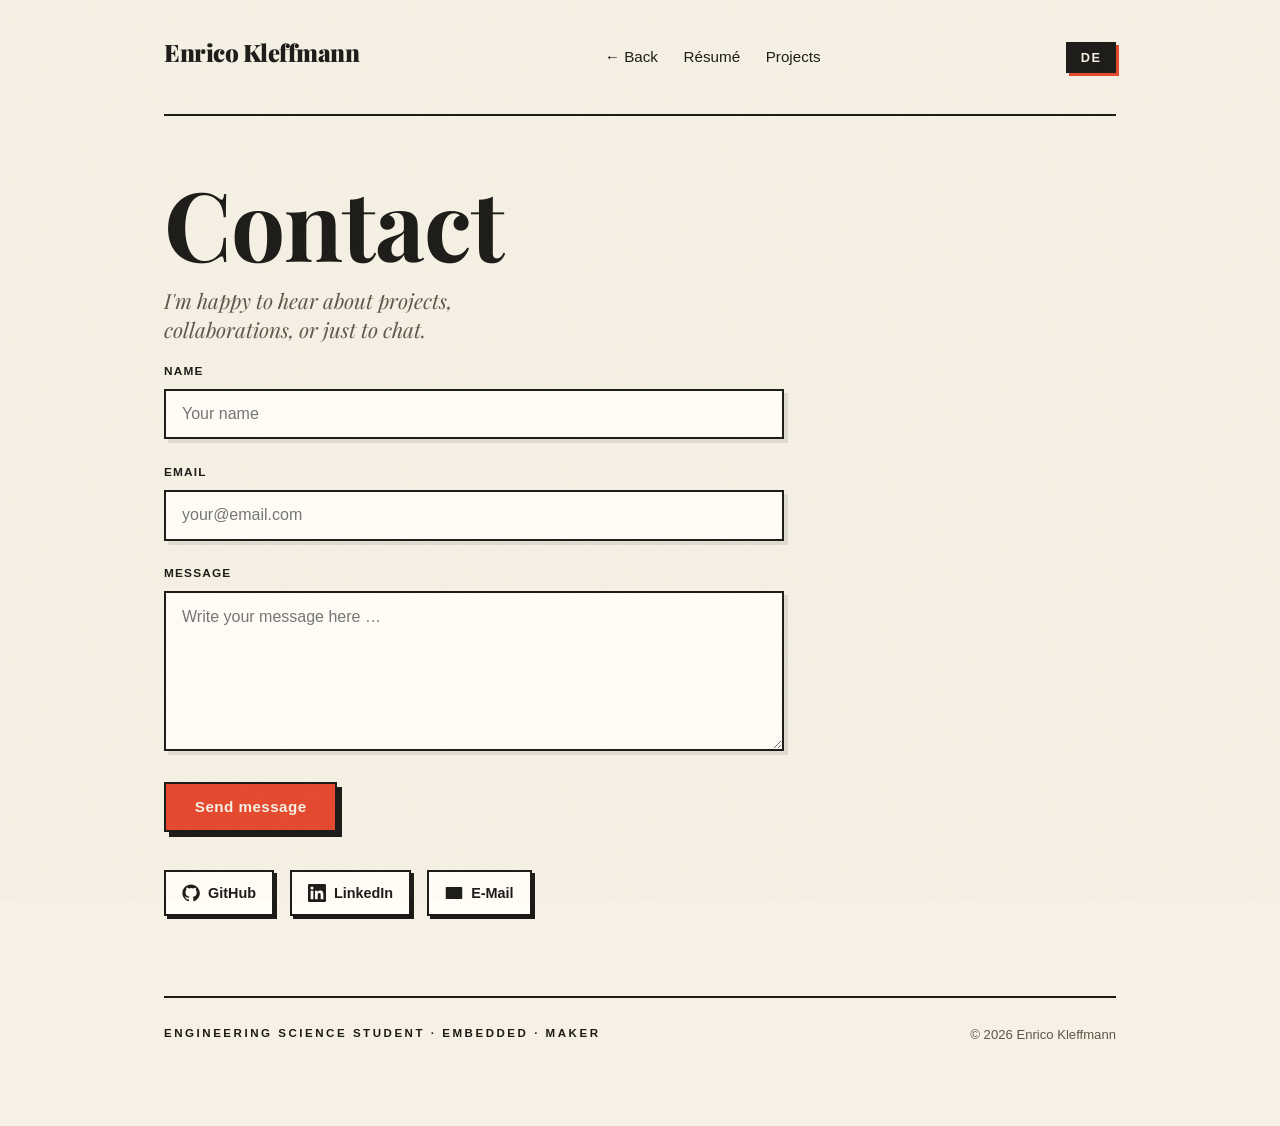
==== commit bf9ba8e8: "Switch to Engineering Science and add ASCII name animation to hero Co-Authored-By: Claude Sonnet 5.5" ====
--- a/contact.html
+++ b/contact.html
@@ -6,7 +6,10 @@
     <title>Kontakt — Enrico Kleffmann</title>
     <meta name="description" content="Contact Enrico Kleffmann. Kontaktieren Sie Enrico Kleffmann.">
     <meta name="author" content="Enrico Kleffmann">
-    <link rel="icon" type="image/png" href="img/favicon.png">
+    <link rel="icon" type="image/svg+xml" href="img/favicon.svg">
+    <link rel="icon" type="image/png" sizes="32x32" href="img/favicon-32.png">
+    <link rel="icon" type="image/png" sizes="16x16" href="img/favicon-16.png">
+    <link rel="apple-touch-icon" href="img/apple-touch-icon.png">
     <link rel="preconnect" href="https://fonts.googleapis.com">
     <link rel="preconnect" href="https://fonts.gstatic.com" crossorigin>
     <link href="https://fonts.googleapis.com/css2?family=Playfair+Display:ital,wght@0,500;0,700;0,900;1,500;1,700;1,900&display=swap" rel="stylesheet">
@@ -76,7 +79,7 @@
     </main>
 
     <footer>
-        <span class="label" data-i18n="footer.tagline">Physik-Student · Embedded · Maker</span>
+        <span class="label" data-i18n="footer.tagline">Engineering-Science-Student · Embedded · Maker</span>
         <span>© 2026 Enrico Kleffmann</span>
     </footer>
 
--- a/style.css
+++ b/style.css
@@ -154,6 +154,23 @@
     content: ""; width: 28px; height: 3px; background: var(--red);
 }
 .hero h1 { max-width: 12ch; }
+
+/* ASCII name animation (ascii-hero.js) */
+.ascii-hero { width: 100%; margin-bottom: .4rem; }
+.ascii-hero pre {
+    margin: 0;
+    color: var(--ink);
+    font-family: ui-monospace, "SFMono-Regular", Menlo, Consolas, "Courier New", monospace;
+    line-height: 1;
+    white-space: pre;
+    overflow: hidden;
+    user-select: none;
+    cursor: pointer;
+}
+.sr-only {
+    position: absolute; width: 1px; height: 1px; padding: 0; margin: -1px;
+    overflow: hidden; clip: rect(0 0 0 0); white-space: nowrap; border: 0;
+}
 .hero .intro-text {
     font-family: var(--font-display);
     font-style: italic;
